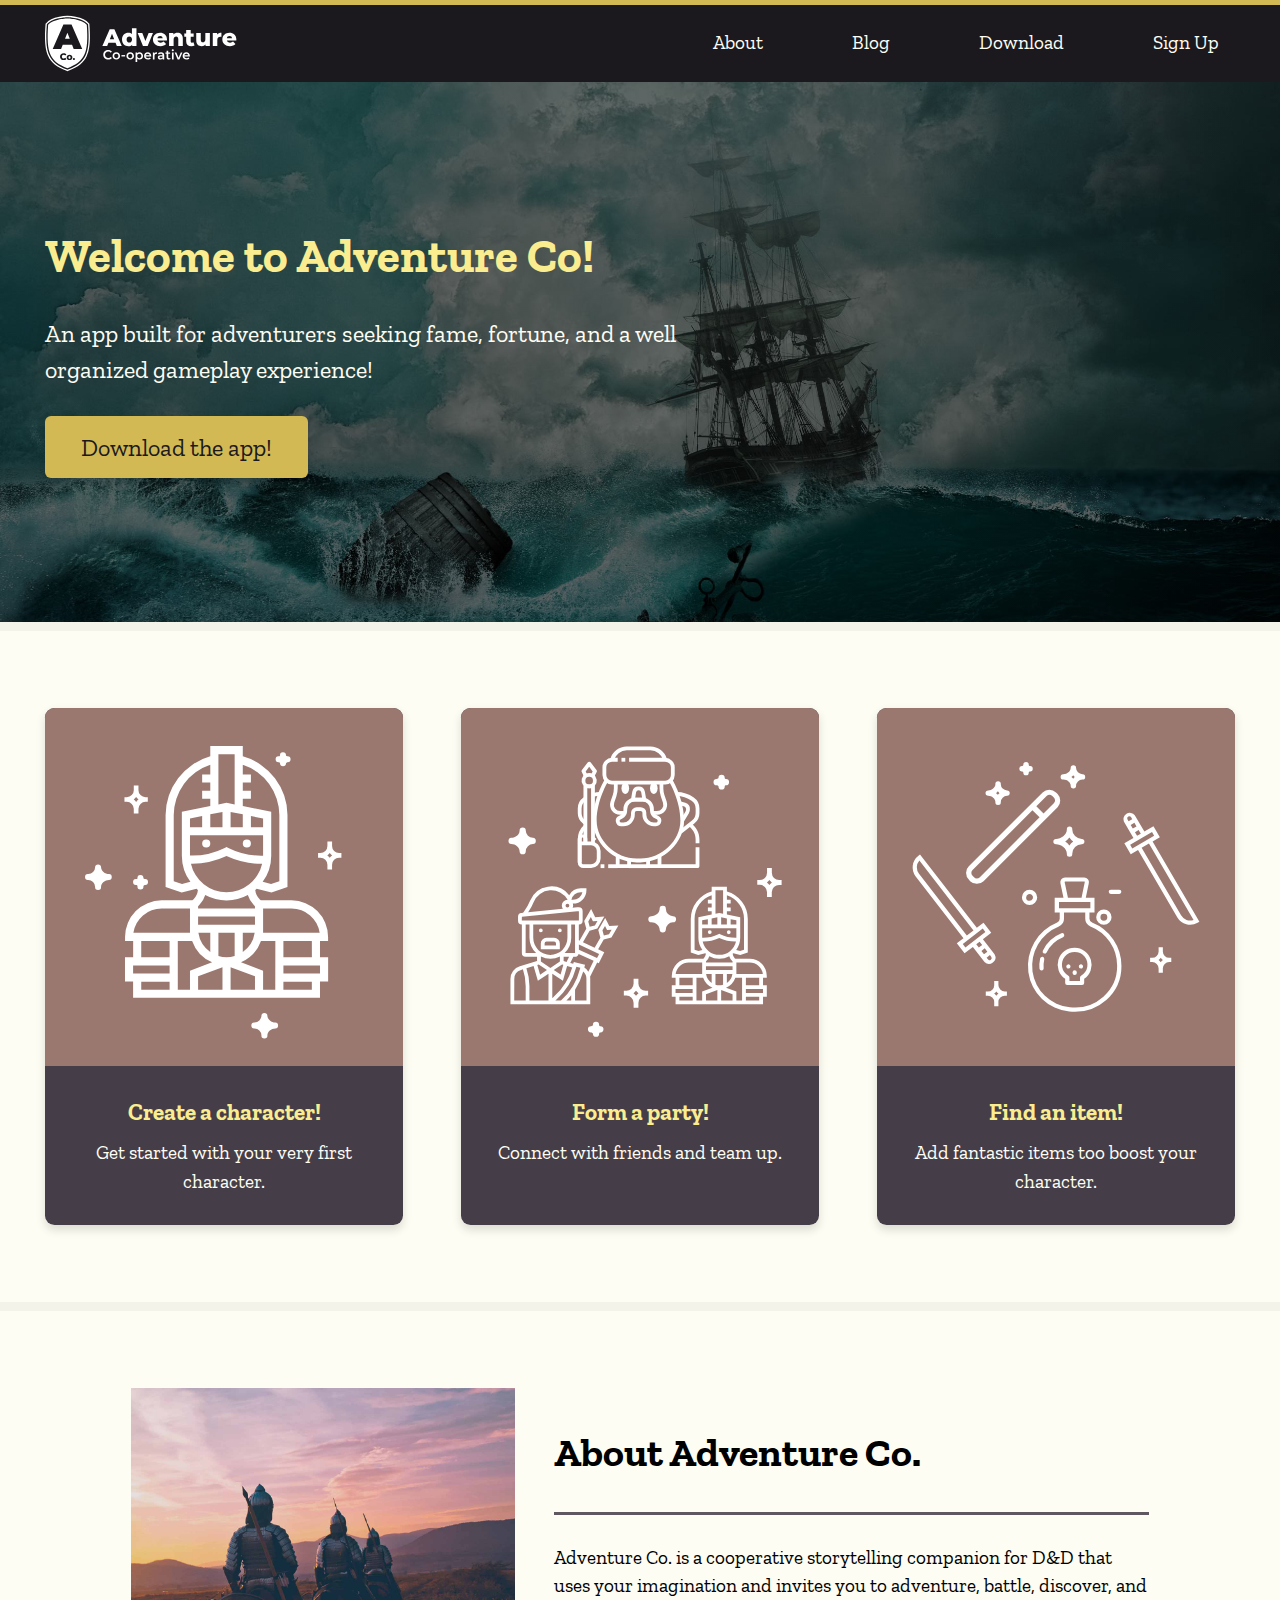
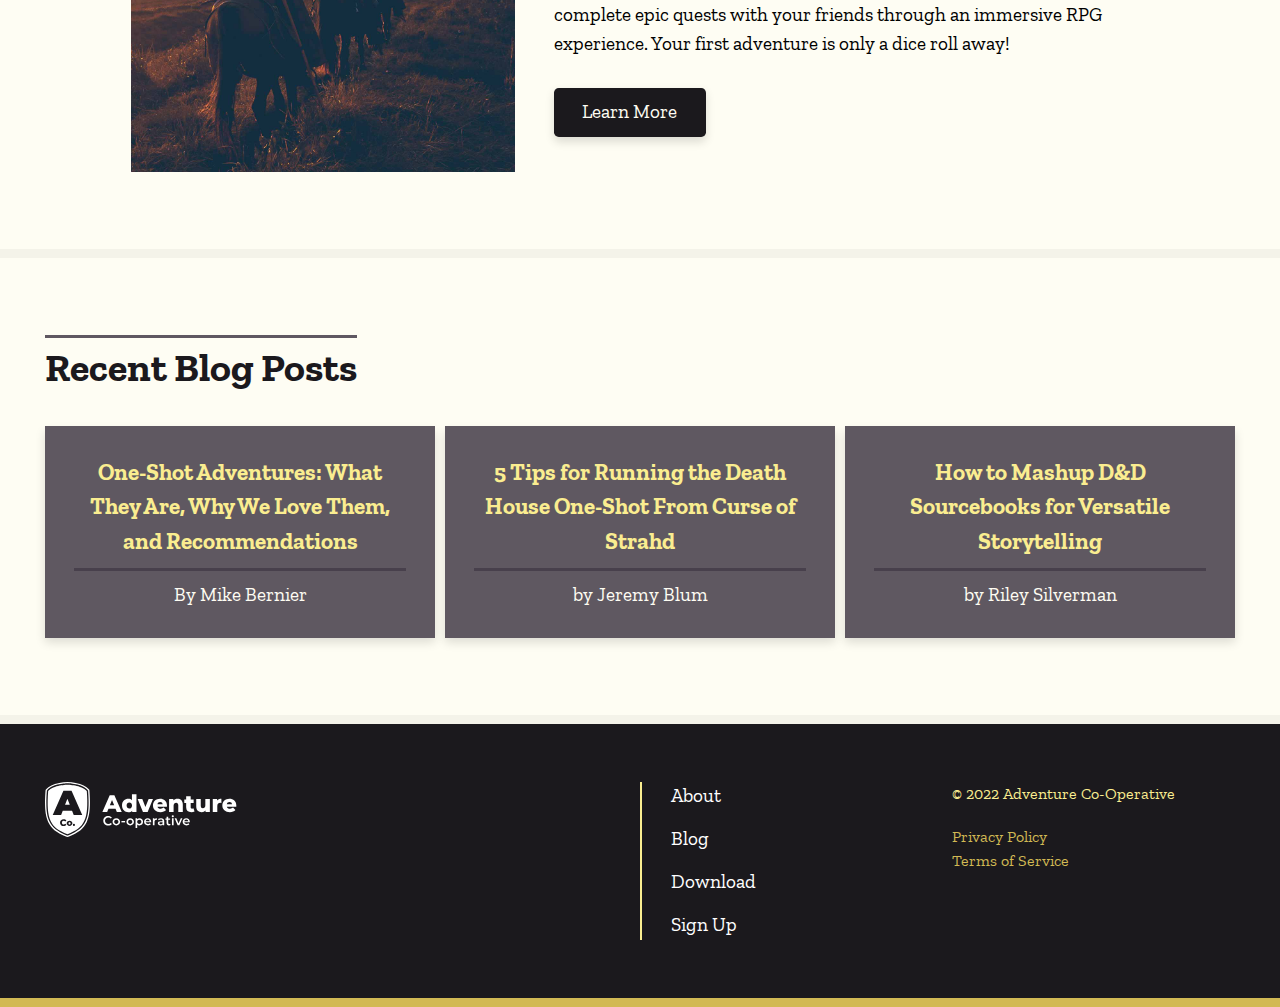
==== index.html @ 3b794a7e "mad9013-project-two-page-site" ====
<!DOCTYPE html>
<html lang="en">
<head>
    <meta charset="UTF-8">
    <meta name="viewport" content="width=device-width, initial-scale=1.0">
    <title>Adventure Co.</title>
    <link rel="stylesheet" href="./css/main.css">
    <link rel="preconnect" href="https://fonts.googleapis.com">
    <link rel="preconnect" href="https://fonts.gstatic.com" crossorigin>
    <link href="https://fonts.googleapis.com/css2?family=Zilla+Slab&display=swap" rel="stylesheet">
</head>
<body>

    <header class="navbar">
        <div class="container">
            <a href="./" class="navbar__logo">
                <img src="images/logo-ac.svg" alt="Adventure Co. Logo" class="navbar__icon">
            </a>
            <nav class="navbar__nav">
                <ul class="navbar__list">
                    <li class="navbar__list__item"><a href="#" class="navbar__link">About</a></li>
                    <li class="navbar__list__item"><a href="#" class="navbar__link">Blog</a></li>
                    <li class="navbar__list__item"><a href="#" class="navbar__link">Download</a></li>
                    <li class="navbar__list__item"><a href="#" class="navbar__link">Sign Up</a></li>
                </ul>
            </nav>
        </div>
    </header>

    <main id="main">

        <header class="banner" style="--banner-image: linear-gradient(to bottom, #0009, #0009), url('../images/hero-banner.jpg')">
            <div class="container">
                <div class="banner__content">
                    <h1 class="banner__title">Welcome to Adventure Co!</h1>
                    <p class="banner__text">An app built for adventurers seeking fame, fortune, and a well organized gameplay experience!</p>
                    <a href="#" class="btn btn--secondary btn--large">Download the app!</a>
                </div>
            </div>
        </header>

        <section class="card-group">
            <div class="container">
                <ul class="card-group__cards">
                    <li class="card-group__card">
                        <a href="#" class="card">
                            <div class="card__img">
                                <img src="images/card-character.svg" alt="Character Icon"/>
                            </div>
                            <div class="card__content">
                                <h3 class="card__title">Create a character!</h3>
                                <p class="card__text">Get started with your very first character.</p>
                            </div>
                        </a>
                    </li>
                    <li class="card-group__card">
                        <a href="#" class="card">
                            <div class="card__img">
                                <img src="images/card-party.svg" alt="Party Icon"/>
                            </div>
                            <div class="card__content">
                                <h3 class="card__title">Form a party!</h3>
                                <p class="card__text">Connect with friends and team up.</p>
                            </div>
                        </a>
                    </li>
                    <li class="card-group__card">
                        <a href="#" class="card">
                            <div class="card__img">
                                <img src="images/card-items.svg" alt="Items Icon"/>
                            </div>
                            <div class="card__content">
                                <h3 class="card__title">Find an item!</h3>
                                <p class="card__text">Add fantastic items too boost your character.</p>
                            </div>
                        </a>
                    </li>
                </ul>
            </div>
        </section>

        <section class="about">
            <div class="container">
                    <div class="about__image">
                        <img src="./images/about.jpg" alt="Knights on horseback">
                    </div>
                    <div class="about__content">
                        <h2 class="about__title">About Adventure Co.</h2>
                        <p class="about__text">Adventure Co. is a cooperative storytelling companion for D&D that uses your imagination and invites you to adventure, battle, discover, and complete epic quests with your friends through an immersive RPG experience. Your first adventure is only a dice roll away!</p>
                        <a href="#" class="btn">Learn More</a>
                    </div>
            </div>
        </section>

        <section class="card-group blog-post">
            <div class="container">
                <h2 class="card-group__title blog-post-group__title">Recent Blog Posts</h2>
                <ul class="card-group__cards blog-post-group__cards">
                    <li class="card-group__card blog-post-group__card">
                        <a href="./blog-post.html" class="card blog-post__card">
                            <div class="card__content blog-post__content">
                                <h3 class="card__title blog-post__title">One-Shot Adventures: What They Are, Why We Love Them, and Recommendations</h3>
                                <p class="card__text blog-post__text">By Mike Bernier</p>
                            </div>
                        </a>
                    </li>
                    <li class="card-group__card blog-post-group__card">
                        <a href="#" class="card">
                            <div class="card__content blog-post__content">
                                <h3 class="card__title blog-post__title">5 Tips for Running the Death House One-Shot From Curse of Strahd</h3>
                                <p class="card__text blog-post__text">by Jeremy Blum</p>
                            </div>
                        </a>
                    </li>
                    <li class="card-group__card blog-post-group__card">
                        <a href="#" class="card">
                            <div class="card__content blog-post__content">
                                <h3 class="card__title blog-post__title">How to Mashup D&D Sourcebooks for Versatile Storytelling</h3>
                                <p class="card__text blog-post__text">by Riley Silverman</p>
                            </div>
                        </a>
                    </li>
                </ul>
            </div>
        </section>
    
    </main>

    <footer class="footer">
        <div class="container">
            <a href="./" class="footer__logo">
                <img src="images/logo-ac.svg" alt="Adventure Co. Logo" class="footer__icon">
            </a>
            <nav class="footer__nav">
                <ul class="footer__list">
                    <li><a href="#" class="footer__link">About</a></li>
                    <li><a href="#" class="footer__link">Blog</a></li>
                    <li><a href="#" class="footer__link">Download</a></li>
                    <li><a href="#" class="footer__link">Sign Up</a></li>
                </ul>
            </nav>
            <small class="footer__legal">
                &copy; 2022 Adventure Co-Operative
                <ul class="footer__legal_list">
                    <li><a href="#" class="footer__legal_link">Privacy Policy</a></li>
                    <li><a href="#" class="footer__legal_link">Terms of Service</a></li>
                </ul>
                
            </small>
        </div>
    </footer>

</body>

</html>
---- css/main.css ----
:root{
  --color__primary_darkest: #b08d00;
  --color__primary_dark: #d2b954;
  --color__primary_light:  #faed90;
  --color__secondary_dark:  #1b191d;
  --color__secondary_light:  #453d48;
  --color__secondary_lighter:  #453d48db;
  --color__secondary_lightest: #4e484e0e;
  --color__accent: #9b786f;
  --color__background: #fefdf3;
  --font-family__main: 'Zilla Slab', serif;
  --font-family__secondary: 'Macondo', sans-serif;
}

/* Box sizing rules */
*,
*::before,
*::after {
  box-sizing: border-box;
}

/* Set core root defaults */
html {
  line-height: 1.5;
  font-family: Roboto, system-ui, -apple-system, BlinkMacSystemFont, 'Segoe UI', Oxygen, Ubuntu, Cantarell, 'Open Sans', 'Helvetica Neue', sans-serif;
}

html:focus-within {
  scroll-behavior: smooth;
}

/* Set core body defaults */
body {
  min-height: 100vh;
  text-rendering: optimizeSpeed;
  margin: 0;
}

/* Update default margin */
h1,
h2,
h3,
h4,
h5,
h6,
p,
figure,
blockquote,
ul,
ol,
dl,
dd {
  margin: 0 0 1.5rem;
}

/* Remove list styles on ul, ol elements with a list role, which suggests default styling will be removed */
ul[role='list'],
ol[role='list'] {
  list-style: none;
}

/* A elements that don't have a class get default styles */
a {
  text-decoration-skip-ink: auto;
  color: #36BF7F;
}

a:hover,
a:focus-visible {
  color: #D96666;
}

/* Make images easier to work with */
img,
picture {
  max-width: 100%;
  display: block;
}

svg {
  fill: currentColor;
}

svg:not(:root) {
  overflow: hidden;
}

/* Inherit fonts for inputs and buttons */
input,
button,
textarea,
select {
  font: inherit;
}

/* Remove all animations, transitions and smooth scroll for people that prefer not to see them */
@media (prefers-reduced-motion: reduce) {
  html:focus-within {
    scroll-behavior: auto;
  }
  
  *,
  *::before,
  *::after {
    animation-duration: 0.01ms !important;
    animation-iteration-count: 1 !important;
    transition-duration: 0.01ms !important;
    scroll-behavior: auto !important;
  }
}

/* ---------- Containers ---------- */

.container {
  width: min(65em, 100%);
  margin: 0 auto;
  padding-left: 1.5rem;
  padding-right: 1.5rem;
}

.container--text {
  width: min(45em, 100%);
}

/* ---------- Buttons --------------*/

.btn{
  background-color: var(--color__secondary_dark);
  font-size: inherit;
  cursor: pointer;
  color: var(--color__background);
  padding: 0.55em 1.5em .5em;
  display: inline-block;
  text-align: center;
  border-radius: .25em;
  text-decoration: none;
  border-style: none;
  box-shadow: 0 .25rem .5rem #0002;
}
.btn:hover,
.btn:focus{
  color: var(--color__background);
  background-color: var(--color__secondary_light);
}

.btn--secondary{
  color: var(--color__secondary_dark);
  background-color: var(--color__primary_dark);
}

.btn--secondary:hover,
.btn--secondary:focus{
  color: var(--color__secondary_dark);
  background-color: var(--color__primary_light);
  box-shadow: 0rem 0rem 0.4rem 0.05rem var(--color__primary_dark);
}

.btn--large{
  font-size: 1.150rem;
}

/*------- Type Hierarchy -------------*/

html{
  font-family: var(--font-family__main);
  font-weight: 400;
  line-height: 1.5;
}
h1 {
  margin-top: 0;
  font-size: 1.383rem;
}

h2 {
    font-size: 1.296rem;
  }

h3 {
    font-size: 1.215rem;
    color: var(--color__secondary_medium);
    margin-bottom: 0;
  }

h4 {
    font-size: 1.138rem;
    color: var(--color__primary_dark);
    margin-bottom: 0;
  }

h5 {
    font-size: 1.067rem;
  }

h6 {
    font-size: 0.937rem;
    text-transform: uppercase;
    line-height: 2.5;
    margin-bottom: 0;
    }

@media only screen and (min-width: 45em) {
  html{
    font-size: 110%;
  }
  h1 {
    margin-top: 0;
    font-size: 1.802rem;
  }
  
  h2 {font-size: 1.602rem;}
  
  h3 {font-size: 1.424rem;}
  
  h4 {font-size: 1.266rem;}
  
  h5 {font-size: 1.125rem;}
  
  h6 {font-size: 0.889rem;}
}

@media only screen and (min-width: 60em) {
  html{
    font-size: 120%;
  }
  h1 {
    margin-top: 0;
    font-size: 2.488rem;
  }
  
  h2 {font-size: 2.074rem;}
  
  h3 {font-size: 1.728rem;}
  
  h4 {font-size: 1.44rem;}
  
  h5 {font-size: 1.2rem;}
  
  small, .text_small {font-size: 0.833rem;}
  
}
/*---------Navbar-----------*/

.navbar{
  background-color: var(--color__secondary_dark);
  color: var(--color__primary_dark);
  border-top: 0.3rem solid var(--color__primary_dark);
}

.navbar .container {
  padding-left: unset;
  padding-right: unset;
  padding-top: 1.5rem;
  display: flex;
  flex-direction: column;
  gap: 1.5rem;
}

.navbar__logo{
  display: flex;
  flex-direction: row;
  justify-content: center;
}

.navbar__icon{
  width: 10rem;
}

.navbar__list{
  padding-left:unset;
  margin: unset;
  list-style-type: none;
  display: flex;
  flex-direction: column;
}

.navbar__link{
  color: var(--color__background);
  text-decoration: none;
  display: flex;
  flex-direction: column;
  align-items: center;
  line-height: 3rem;
}

.navbar__link:hover,
.navbar__link:focus{
  background-color: var(--color__secondary_light);
  color: var(--color__background);
}

@media only screen and (min-width: 45em) {
  .navbar .container{
    padding-top: unset;
    flex-direction: row;
  }

  .navbar__logo{
    margin-left: 1.5rem;
    flex:2 0;
    justify-content: flex-start;
  }

  .navbar__nav{
    flex: 2 0;
  }

  .navbar__list{
    flex-direction: row;
    justify-content: flex-end;
  }
  .navbar__list__item{
    flex-direction: row;
    justify-content: flex-end;
    flex-grow: 1;
    
  }
  .navbar__link{
    line-height: 4rem;
  }

  .navbar__link:hover,
.navbar__link:focus{
  box-shadow: 0rem 0.3rem 0 0 var(--color__primary_light);
}
}

/*--------Footer-----------------------*/

.footer{
  background-color: var(--color__secondary_dark);
  color: var(--color__primary_dark);
  border-bottom: 0.5rem solid var(--color__primary_dark);
}

.footer .container {
  padding-top: 3rem;
  padding-bottom: 3rem;
  display: flex;
  flex-direction: column;
  gap: 1.5rem;
}

.footer__logo{
  display: flex;
  flex-direction: row;
}

.footer__icon{
  width: 10rem;
}

.footer__list{
  padding-left:1.5rem;
  margin: 0;
  border-left: 0.125rem solid var(--color__primary_light);
  list-style-type: none;
  display: flex;
  flex-direction: column;
  gap: 0.75rem;
}

.footer__link{
  color: white;
  text-decoration: none;

}

.footer__link:hover,
.footer__link:focus{
  color: var(--color__primary_light);
}

.footer__legal{
  display: flex;
  flex-direction: column;
  gap: 1rem;
  color: var(--color__primary_light);
}
.footer__legal_list{
  list-style-type: none;
  padding: unset;
  margin: unset;
  display: flex;
  flex-direction: row;
  gap: 1.5rem;
}
.footer__legal_link{
  color: var(--color__primary_dark);
  text-decoration: none;
}

.footer__legal_link:hover,
.footer__legal_link:focus{
  color: var(--color__primary_light);
}

@media only screen and (min-width: 45em) {
  .footer .container{
    flex-direction: row;
    justify-content: space-between;
  }

  .footer__logo{
    flex:2 0;
    align-self: flex-start;
  }

  .footer__nav,
  .footer__legal{
    flex: 1 0;
  }

  .footer__legal_list{
    display: flex;
    flex-direction: column;
    gap: 0;
  }
}

/*------Banner --------*/

.banner{
  background-image: 
  var(--banner-image, url('../images/hero-banner.jpg'));
  background-position: center;
  background-size: cover;
}

.banner__blog-post{
  background-position: bottom;
}

.banner .container{
  min-height: 60vh;
  display: flex;
  justify-content: flex-start;
  align-items: center;
  padding-top: 3rem;
  padding-bottom: 3rem;
}

.banner__content {
  width: min(35em, 100%);
}

.banner__title{
  font-size: 1.756rem;
  line-height: 1.3;
  color: var(--color__primary_light);
}

.banner__text{
  font-size: 1.150rem;
  color: var(--color__background);
}

.banner__text_list{
  padding-left: 0;
  list-style: none;
  color: var(--color__background);
  font-size: 1.150rem;
}

.banner__text_link{
  text-decoration: none;
  color: var(--color__primary_light);
  font-size: 1rem;
}
.banner__text_link:hover,
.banner__text_link:focus{
  color: var(--color__primary_dark);
  text-decoration: underline;
}
@media only screen and (min-width: 45em) {

  .banner__title{
    font-size:2.069rem;
  }
  .banner__text,
  .btn--large{
    font-size: 1.200rem;
  }
}

@media only screen and (min-width: 60em) {

  .banner__title{
    font-size:2.444rem;
  }
  .banner__text,
  .btn--large{
    font-size: 1.250rem;
  }
}


/*---------- Card Group -------------------------*/
.card-group{
  background-color: var(--color__background);
  border-top: 0.5rem solid var(--color__secondary_lightest);

}
.card-group .container{
  padding-top: 4rem;
  padding-bottom: 4rem;
}
.card-group__cards{
  display: grid;
  grid-template-columns: 1fr;
  gap: 3rem;
  padding-left: unset;
  margin-bottom: unset;
}

.card-group__card{
  background-color: var(--color__secondary_light);
  list-style: none;
  border-radius: 0.5rem;
  display: flex;
  box-shadow: 0 .25rem .5rem #0002;
}

.card {
  display: flex;
  width: 100%;
  flex-direction: column;
  align-items: flex-start;
  text-decoration: none;
}

.card__content {
  display: flex;
  flex-direction: column;
  align-items: start;
  padding: 1.5rem;
  height: 100%;
  width: 100%;
}

.card__text {
  color: var(--color__background);
  flex-grow: 2;
  text-align: center;
  margin-bottom: unset;
  align-self: center;
}

.card__title{
  font-size: 1.424rem;
  color: var(--color__primary_light);
  margin-bottom: 0.5rem;
  text-align: center;
  align-self: center;
}

.card__img{
  width: 100%;
  padding: 1rem;
  background-color: var(--color__accent);
  border-top-left-radius: 0.5rem;
  border-top-right-radius: 0.5rem;
}
.card__img img {
  display: block;
  width: 100%;
}

.card-group__card:hover .card__img,
.card-group__card:focus .card__img{
background-image: linear-gradient(to top, #ffffff11, #00ff0000);
box-shadow: 0rem 0.3rem 0 0 var(--color__primary_light);
}

.blog-post{
  border-top: 0.5rem solid var(--color__secondary_lightest);
  border-bottom: 0.5rem solid var(--color__secondary_lightest);
}

.blog-post-group__title{
  color: var(--color__secondary_dark);
  border-top: 0.2rem solid var(--color__secondary_lighter);
  display: inline-block;
}

.blog-post-group__cards{
  gap: 0.5rem;
}

.blog-post-group__card{
  background-color: var(--color__secondary_lighter);
  border-radius: 0;
}

.blog-post-group__card:hover,
.blog-post-group__card:focus{
transform:translateX(0.3rem);
box-shadow: -0.3rem 0rem 0 0rem var(--color__primary_light);
}

.blog-post__text{
  display: flex;
  flex-direction: column;
  justify-content: flex-end;
}

@media only screen and (min-width: 45em){
  .card-group__cards{
    grid-template-columns: repeat(2, 1fr);
  }
  .card__title{
    font-size: 1.2rem;
  }
  .card-group__card:hover,
  .card-group__card:focus{
  transform:scale(102%);
  }
  .blog-post-group__card:hover,
  .blog-post-group__card:focus{
  transform:translateY(-0.3rem);
  box-shadow: 0rem 0.3rem 0 0 var(--color__primary_light);
  }

  .blog-post__title{
    border-bottom: 0.2rem solid var(--color__secondary_lighter);
    display: flex;
    flex-grow: 100;
    align-items: center;
    padding-bottom: 0.5rem;
  }
}

@media only screen and (min-width: 60em){
  .card-group__cards{
    grid-template-columns: repeat(3, 1fr);
  }

  .card__title{
    font-size: 1.2rem;
  }
}

/*------- About -------------*/
.about{
  background-color: var(--color__background);
  border-top: 0.5rem solid var(--color__secondary_lightest);
}
.about .container{
  background-size: cover;
  display: flex;
  flex-direction: column;
  align-items: center;
  padding-bottom: 4rem;
  padding-top: 4rem;
}
.about__image{
  display: flex;
  flex-direction: column;
  justify-content: center;
  min-width: 20rem;
}

.about__content{
  display: flex;
  flex-direction: column;
  align-items: center;
}

.about__text{
  text-align: center;
  border-top: 0.2rem solid var(--color__secondary_lighter);
  padding-top: 1.5rem;
}

.about__title{
  padding-top: 1.5rem;
}

@media only screen and (min-width: 45em){
  .about .container{
    flex-direction: row;
    padding-right: 6rem;
    padding-left: 6rem;
  }
  .about__content{
    align-items:flex-start;
    padding-left: 2rem;
  }
  .about__text{
    text-align: start;
  }

  .about__title{
    padding-top: 0;
  }
}

@media only screen and (min-width: 60em){
  .about{
  }
}

/* -------- Article --------------*/

.article{
  background-color: var(--color__background);
  background-image: linear-gradient(to bottom, #ffffff, #00ff0000 10%);
  font-family: var(--font-family__secondary);
}

.article .container{
  display: grid;
  grid-template-columns: 1fr;
}


.article__title{
  text-align: center;
  text-decoration: underline;
  text-decoration-color: var(--color__accent);
}

.article__subtitle{
  padding-bottom: 1rem;
}

.article__text{
  text-indent: 0.5rem;
}

.article__link{
  text-decoration: none;
  color: var(--color__primary_darkest);
}
.article__link:hover,
.article__link:focus{
  color: var(--color__primary_dark);
  text-decoration: underline;
}

.tags{
  display: flex;
  flex-direction: row;
  gap: 0.5rem;
  padding-top: 1.5rem;
}


.tags__links{
  gap: 0.5rem;
}

.tags__link{
  text-decoration: none;
  color: var(--color__secondary_dark);
  background-color: var(--color__primary_light);
  padding: 0.1rem;
  border-radius: 0.4rem;
}

.tags__link:hover,
.tags__link:focus{
  background-color: var(--color__primary_dark);
  color: var(--color__secondary_light);
}

.article__intro{
  margin-top: 1.5rem;
  padding-top: 1.5rem;
  margin-bottom: 1.5rem;
  border: 0.3rem solid var(--color__secondary_lightest);
}

.article__callout{
  background-color: var(--color__accent);
  box-shadow: 0.3rem 0.3rem 0rem 0.01rem rgba(0, 0, 0, 0.739);
  padding: 1rem;
  display: flex;
  flex-direction: column;
  align-items: center;
}

.callout__title{
  color: var(--color__primary_light);
  text-align: center;
}

.callout__text{
  color: var(--color__background);
  text-align: center;
}

.callout__image{
  display: flex;
  justify-content: center;
}

.article__why-one-shot{
  margin-top: 1.5rem;
  padding-top: 1.5rem;
  margin-bottom: 1.5rem;
  border: 0.3rem solid var(--color__secondary_lightest);
}

.article__why-one-shot_image{
  padding-bottom: 1.5rem;
}

.article__why-one-shot_image img{
  max-width: 20rem;
  justify-self: center;
  opacity: 80%;
}

.article__tips{
  padding-top: 1.5rem;
  padding-bottom: 1.5rem;
  margin-bottom: 1.5rem;
  border: 0.3rem solid var(--color__secondary_lightest);
}

.article__tips_image{
  padding-bottom: 1.5rem;
}

.article__tips_image img{
  max-width: 20rem;
  justify-self: center;
  opacity: 80%;
}

.article__our-favorite{
  padding-top: 1.5rem;
  padding-bottom: 1.5rem;
  margin-bottom: 1.5rem;
  border: 0.3rem solid var(--color__secondary_lightest);
}

.article__our-favorite_image{
  padding-bottom: 1.5rem;
}

.article__our-favorite_image img{
  max-width: 20rem;
  justify-self: center;
  opacity: 80%;
}

.article__footer{
  background-color: var(--color__secondary_lightest);
  padding-top: 1.5rem;
  margin-bottom: 1.5rem;
  padding: 1rem;
}

.article__footer .article__text{
  margin-bottom: 0;
  text-align: center;
}

@media only screen and (min-width: 45em) {
  .callout__image{
    height: unset;
  }

  .article__callout{
    display: grid;
    grid-template-columns: 3fr 1fr;
  }

  .article__why-one-shot{
    display: grid;
    grid-template-columns: 1.5fr 1fr;
  }

  .article__why-one-shot .article__why-one-shot_image{
    order: 1;
    padding-bottom: 1.5rem;
  }

  .article__why-one-shot_image{
    display: unset;
    padding-bottom: unset;
  }

  .article__why-one-shot_image img{
    position:sticky;
    top: 0rem;
    padding-top: 3rem;
    max-width: unset;
  }

  .article__tips{
    display: grid;
    grid-template-columns: 1fr 1.5fr;
  }
  .article__tips_image{
    padding-bottom: 1.5rem;
    display: unset;
  }

  .article__tips_image img{
    position:sticky;
    top: 0rem;
    padding-top: 3rem;
    max-width: unset;
  }

  .article__our-favorite{
    display: grid;
    grid-template-columns: 1.5fr 1fr;
  }

  .article__our-favorite .article__our-favorite_image{
    order: 1;
    padding-bottom: 1.5rem;
  }

  .article__our-favorite_image{
    display: unset;
    padding-bottom: unset;
  }

  .article__our-favorite img{
    position:sticky;
    top: 0rem;
    padding-top: 3rem;
    max-width: unset;
  }
}
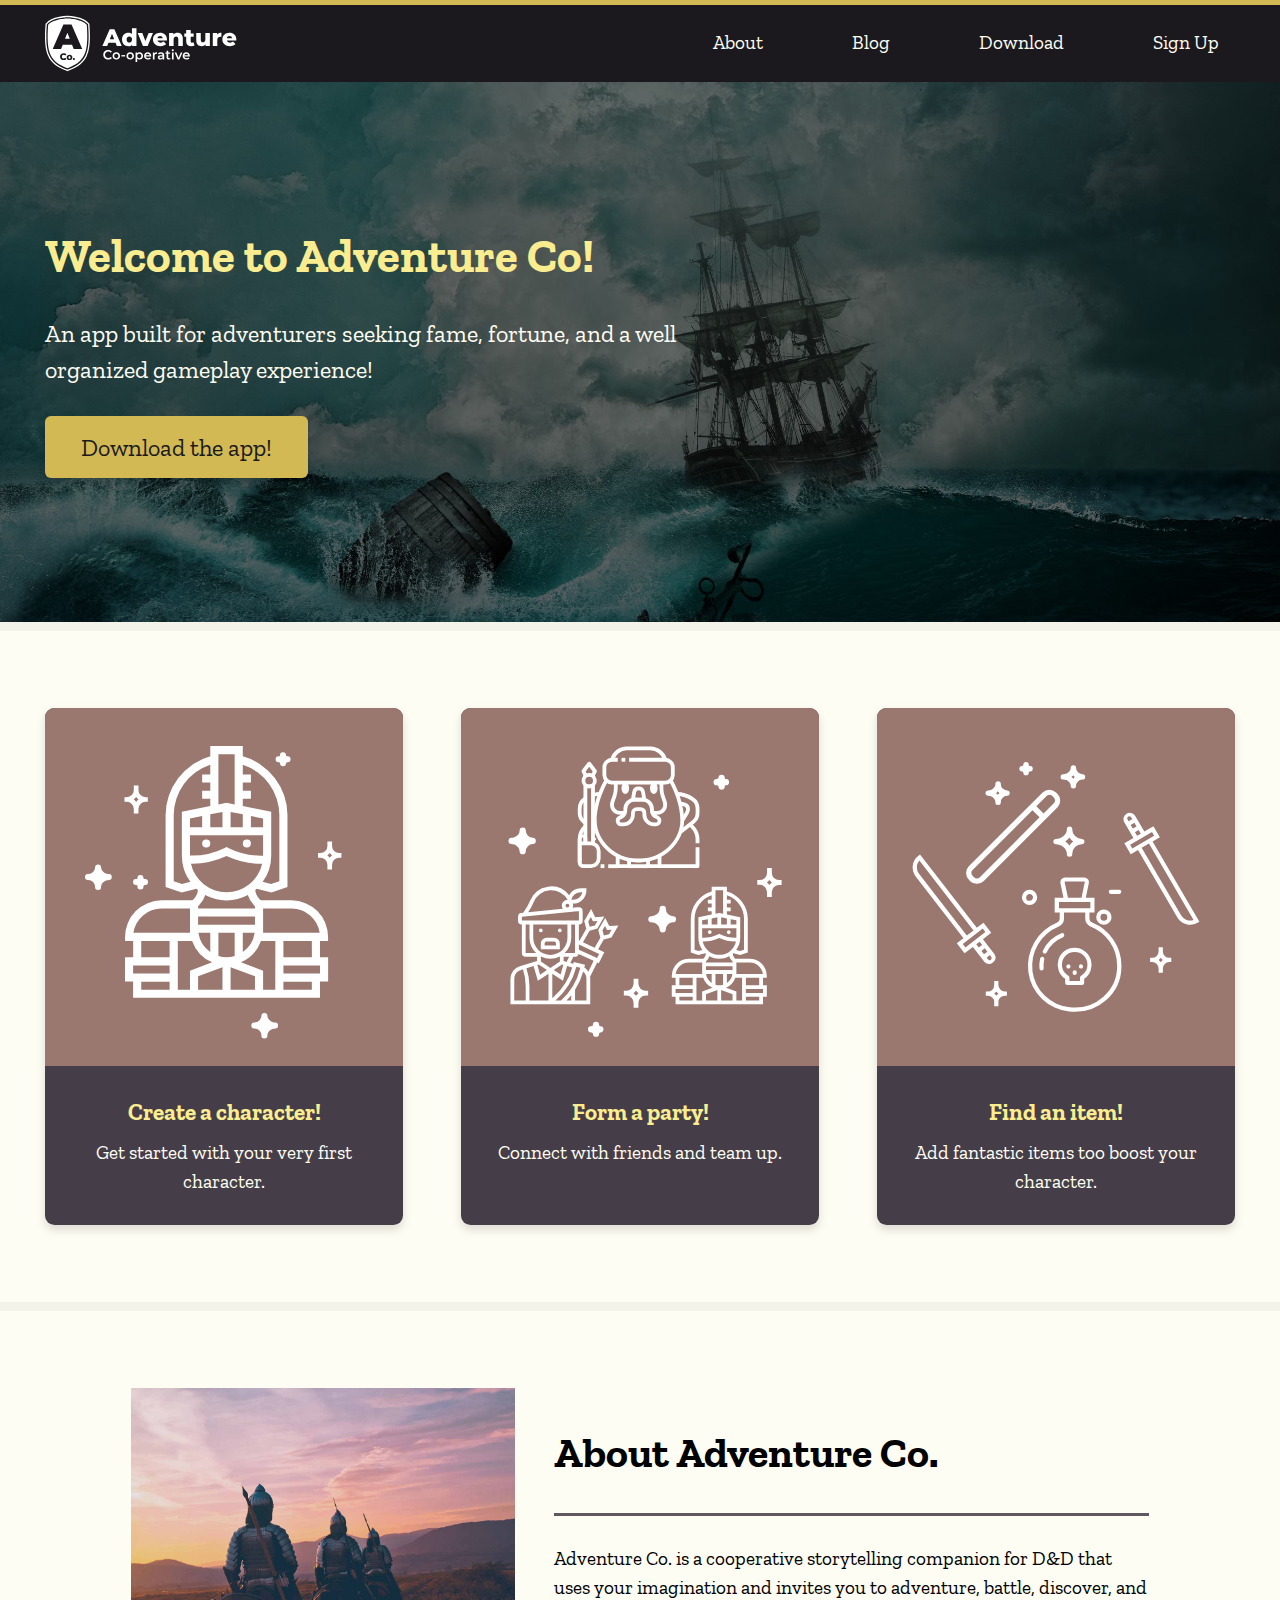
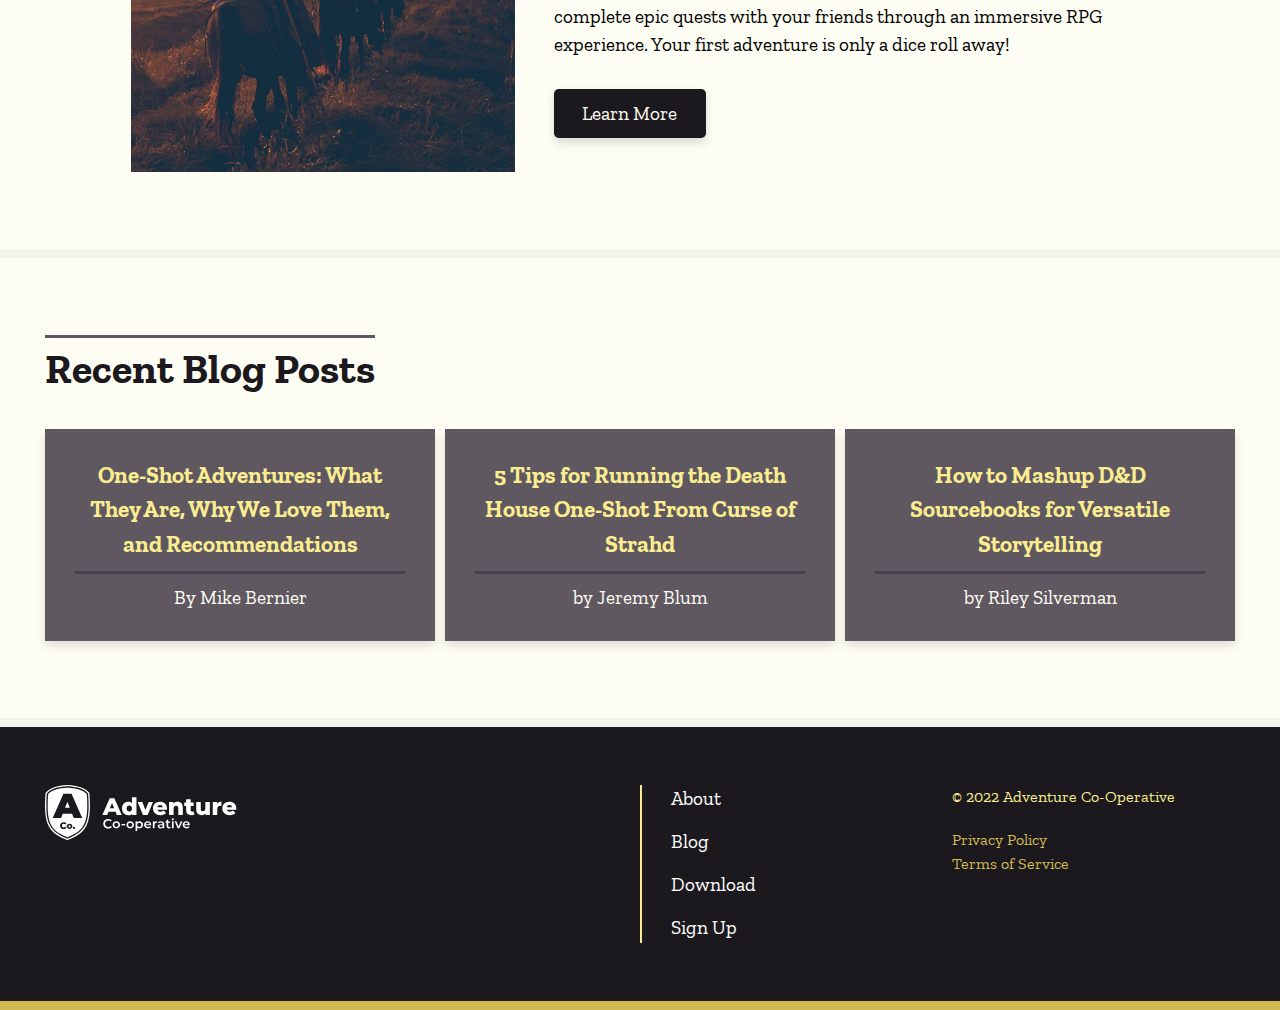
==== commit 1cf34a0a: "Prof feedback" ====
--- a/index.html
+++ b/index.html
@@ -48,6 +48,9 @@
                                 <img src="images/card-character.svg" alt="Character Icon"/>
                             </div>
                             <div class="card__content">
+                                <!-- prof comment
+                                  should be h2 since there is no section title h2
+                                -->
                                 <h3 class="card__title">Create a character!</h3>
                                 <p class="card__text">Get started with your very first character.</p>
                             </div>
@@ -59,6 +62,9 @@
                                 <img src="images/card-party.svg" alt="Party Icon"/>
                             </div>
                             <div class="card__content">
+                                <!-- prof comment
+                                  should be h2 since there is no section title h2
+                                -->
                                 <h3 class="card__title">Form a party!</h3>
                                 <p class="card__text">Connect with friends and team up.</p>
                             </div>
@@ -70,6 +76,9 @@
                                 <img src="images/card-items.svg" alt="Items Icon"/>
                             </div>
                             <div class="card__content">
+                                <!-- prof comment
+                                  should be h2 since there is no section title h2
+                                -->
                                 <h3 class="card__title">Find an item!</h3>
                                 <p class="card__text">Add fantastic items too boost your character.</p>
                             </div>
--- a/css/main.css
+++ b/css/main.css
@@ -162,21 +162,27 @@
 /*------- Type Hierarchy -------------*/
 
 html{
+  /* ---------- prof comment ----------
+  
+  no need to create a new html ruleset,
+  just update these styles in the CSS Reset!
+  
+  ---------- end prof comment ---------- */
   font-family: var(--font-family__main);
   font-weight: 400;
   line-height: 1.5;
 }
 h1 {
   margin-top: 0;
-  font-size: 1.383rem;
+  font-size: 1.750rem;
 }
 
 h2 {
-    font-size: 1.296rem;
+    font-size: 1.650rem;
   }
 
 h3 {
-    font-size: 1.215rem;
+    font-size: 1.305rem;
     color: var(--color__secondary_medium);
     margin-bottom: 0;
   }
@@ -207,9 +213,9 @@
     font-size: 1.802rem;
   }
   
-  h2 {font-size: 1.602rem;}
-  
-  h3 {font-size: 1.424rem;}
+  h2 {font-size: 1.802rem;}
+  
+  h3 {font-size: 1.324rem;}
   
   h4 {font-size: 1.266rem;}
   
@@ -227,9 +233,9 @@
     font-size: 2.488rem;
   }
   
-  h2 {font-size: 2.074rem;}
-  
-  h3 {font-size: 1.728rem;}
+  h2 {font-size: 2.174rem;}
+  
+  h3 {font-size: 1.628rem;}
   
   h4 {font-size: 1.44rem;}
   
@@ -666,7 +672,6 @@
 }
 
 .about__text{
-  text-align: center;
   border-top: 0.2rem solid var(--color__secondary_lighter);
   padding-top: 1.5rem;
 }
@@ -675,7 +680,7 @@
   padding-top: 1.5rem;
 }
 
-@media only screen and (min-width: 45em){
+@media only screen and (min-width: 60em){
   .about .container{
     flex-direction: row;
     padding-right: 6rem;
@@ -685,19 +690,12 @@
     align-items:flex-start;
     padding-left: 2rem;
   }
-  .about__text{
-    text-align: start;
-  }
 
   .about__title{
     padding-top: 0;
   }
 }
 
-@media only screen and (min-width: 60em){
-  .about{
-  }
-}
 
 /* -------- Article --------------*/
 
@@ -767,7 +765,13 @@
   margin-top: 1.5rem;
   padding-top: 1.5rem;
   margin-bottom: 1.5rem;
-  border: 0.3rem solid var(--color__secondary_lightest);
+  border-top: 0.3rem solid var(--color__secondary_lightest);
+  border-bottom: 0.3rem solid var(--color__secondary_lightest);
+}
+
+.article__intro .container{
+  padding-left: 0;
+  padding-right: 0;
 }
 
 .article__callout{
@@ -797,9 +801,16 @@
 .article__why-one-shot{
   margin-top: 1.5rem;
   padding-top: 1.5rem;
+  padding-bottom: 1.5rem;
   margin-bottom: 1.5rem;
-  border: 0.3rem solid var(--color__secondary_lightest);
-}
+  border-top: 0.3rem solid var(--color__secondary_lightest);
+  border-bottom: 0.3rem solid var(--color__secondary_lightest);
+}
+
+.article__why-one-shot .container{
+  padding-left: 0;
+  padding-right: 0;
+  }
 
 .article__why-one-shot_image{
   padding-bottom: 1.5rem;
@@ -809,13 +820,20 @@
   max-width: 20rem;
   justify-self: center;
   opacity: 80%;
+  max-width: 15rem;
 }
 
 .article__tips{
   padding-top: 1.5rem;
   padding-bottom: 1.5rem;
   margin-bottom: 1.5rem;
-  border: 0.3rem solid var(--color__secondary_lightest);
+  border-top: 0.3rem solid var(--color__secondary_lightest);
+  border-bottom: 0.3rem solid var(--color__secondary_lightest);
+}
+
+.article__tips .container{
+  padding-left: 0;
+  padding-right: 0;
 }
 
 .article__tips_image{
@@ -826,14 +844,21 @@
   max-width: 20rem;
   justify-self: center;
   opacity: 80%;
+  max-width: 15rem;
 }
 
 .article__our-favorite{
   padding-top: 1.5rem;
   padding-bottom: 1.5rem;
   margin-bottom: 1.5rem;
-  border: 0.3rem solid var(--color__secondary_lightest);
-}
+  border-top: 0.3rem solid var(--color__secondary_lightest);
+  border-bottom: 0.3rem solid var(--color__secondary_lightest);
+}
+
+.article__our-favorite .container{
+  padding-left: 0;
+  padding-right: 0;
+  }
 
 .article__our-favorite_image{
   padding-bottom: 1.5rem;
@@ -843,6 +868,7 @@
   max-width: 20rem;
   justify-self: center;
   opacity: 80%;
+  max-width: 15rem;
 }
 
 .article__footer{
@@ -862,6 +888,15 @@
     height: unset;
   }
 
+  .article__intro{
+    border: 0.3rem solid var(--color__secondary_lightest);
+  }
+  
+  .article__intro .container{
+    padding-left: 1.5rem;
+    padding-right: 1.5rem;
+  }
+
   .article__callout{
     display: grid;
     grid-template-columns: 3fr 1fr;
@@ -870,7 +905,13 @@
   .article__why-one-shot{
     display: grid;
     grid-template-columns: 1.5fr 1fr;
-  }
+    border: 0.3rem solid var(--color__secondary_lightest);
+  }
+
+  .article__why-one-shot .container{
+    padding-left: 1.5rem;
+    padding-right: 1.5rem;
+    }
 
   .article__why-one-shot .article__why-one-shot_image{
     order: 1;
@@ -892,7 +933,14 @@
   .article__tips{
     display: grid;
     grid-template-columns: 1fr 1.5fr;
-  }
+    border: 0.3rem solid var(--color__secondary_lightest);
+  }
+
+  .article__tips .container{
+  padding-left: 1.5rem;
+  padding-right: 1.5rem;
+  }
+
   .article__tips_image{
     padding-bottom: 1.5rem;
     display: unset;
@@ -908,7 +956,13 @@
   .article__our-favorite{
     display: grid;
     grid-template-columns: 1.5fr 1fr;
-  }
+    border: 0.3rem solid var(--color__secondary_lightest);
+  }
+
+  .article__our-favorite .container{
+    padding-left: 1.5rem;
+    padding-right: 1.5rem;
+    }
 
   .article__our-favorite .article__our-favorite_image{
     order: 1;
